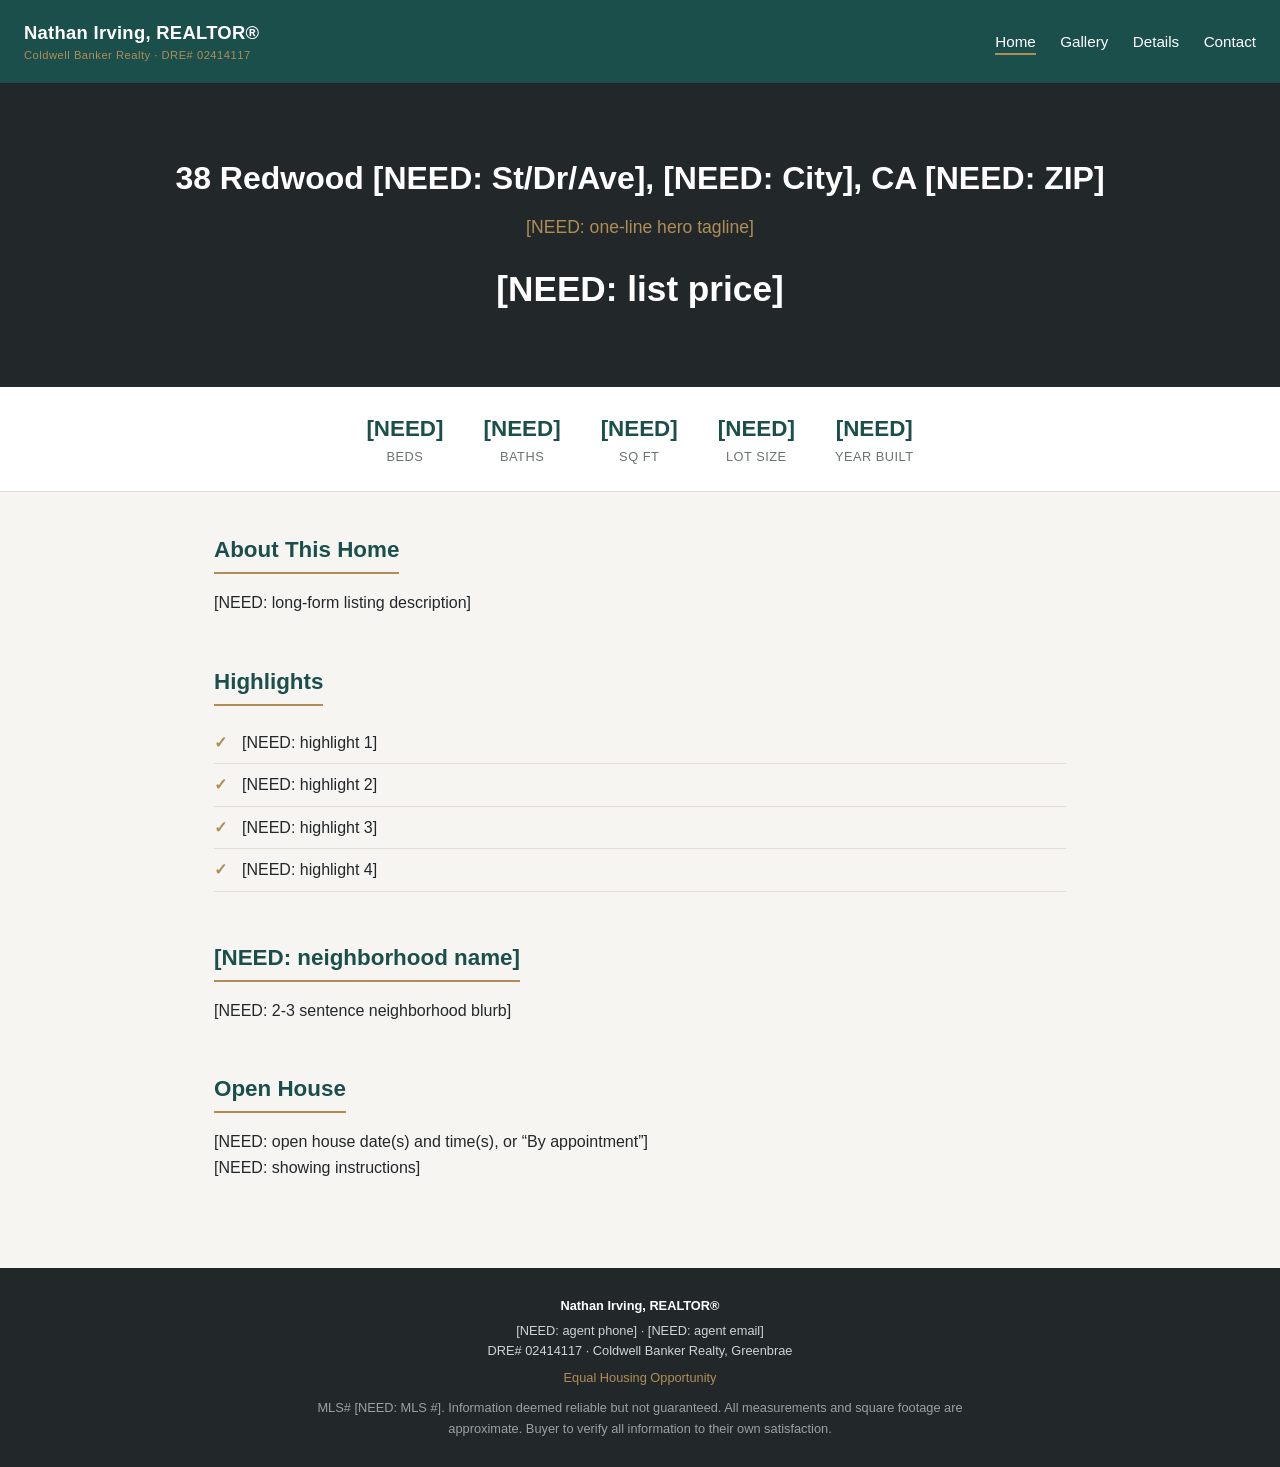
==== index.html @ 9912d6c3 "Scaffold listing microsite for 38 Redwood Four-page static site (home, gallery, details, contact) bu" ====
<!DOCTYPE html>
<html lang="en">
<head>
<meta charset="UTF-8">
<meta name="viewport" content="width=device-width, initial-scale=1.0">
<title>38 Redwood [NEED: St/Dr/Ave], [NEED: City], CA [NEED: ZIP] | Nathan Irving, REALTOR®</title>
<meta name="description" content="[NEED: one-line hero tagline] — 38 Redwood [NEED: St/Dr/Ave], [NEED: City], CA [NEED: ZIP]. Listed by Nathan Irving, REALTOR®, DRE# 02414117.">
<link rel="stylesheet" href="style.css">
</head>
<body>

<header>
  <div class="brand">Nathan Irving, REALTOR®<span class="dre">Coldwell Banker Realty &middot; DRE# 02414117</span></div>
  <nav>
    <a href="index.html" class="active">Home</a>
    <a href="gallery.html">Gallery</a>
    <a href="details.html">Details</a>
    <a href="contact.html">Contact</a>
  </nav>
</header>

<div class="hero">
  <h1>38 Redwood [NEED: St/Dr/Ave], [NEED: City], CA [NEED: ZIP]</h1>
  <div class="tagline">[NEED: one-line hero tagline]</div>
  <div class="price">[NEED: list price]</div>
</div>

<div class="stats">
  <div class="stat"><div class="num">[NEED]</div><div class="label">Beds</div></div>
  <div class="stat"><div class="num">[NEED]</div><div class="label">Baths</div></div>
  <div class="stat"><div class="num">[NEED]</div><div class="label">Sq Ft</div></div>
  <div class="stat"><div class="num">[NEED]</div><div class="label">Lot Size</div></div>
  <div class="stat"><div class="num">[NEED]</div><div class="label">Year Built</div></div>
</div>

<main>
  <section>
    <h2>About This Home</h2>
    <p>[NEED: long-form listing description]</p>
  </section>

  <section>
    <h2>Highlights</h2>
    <ul class="features">
      <li>[NEED: highlight 1]</li>
      <li>[NEED: highlight 2]</li>
      <li>[NEED: highlight 3]</li>
      <li>[NEED: highlight 4]</li>
    </ul>
  </section>

  <section>
    <h2>[NEED: neighborhood name]</h2>
    <p>[NEED: 2-3 sentence neighborhood blurb]</p>
  </section>

  <section>
    <h2>Open House</h2>
    <p>[NEED: open house date(s) and time(s), or “By appointment”]</p>
    <p>[NEED: showing instructions]</p>
  </section>
</main>

<footer>
  <div class="agent-line">Nathan Irving, REALTOR®</div>
  <div>[NEED: agent phone] &middot; [NEED: agent email]</div>
  <div>DRE# 02414117 &middot; Coldwell Banker Realty, Greenbrae</div>
  <span class="eho">Equal Housing Opportunity</span>
  <p class="disclaimer">MLS# [NEED: MLS #]. Information deemed reliable but not guaranteed. All measurements and square footage are approximate. Buyer to verify all information to their own satisfaction.</p>
</footer>

</body>
</html>
---- style.css ----
:root {
  --teal: #1B4F4C;
  --gold: #B08D57;
  --cream: #F7F5F1;
  --dark: #22282A;
  --gray: #6B7270;
}

* { box-sizing: border-box; margin: 0; padding: 0; }

body {
  font-family: Arial, Helvetica, sans-serif;
  color: var(--dark);
  background: var(--cream);
  line-height: 1.6;
}

a { color: inherit; text-decoration: none; }

/* Header / Nav */
header {
  background: var(--teal);
  color: #fff;
  padding: 18px 24px;
  display: flex;
  justify-content: space-between;
  align-items: center;
  flex-wrap: wrap;
  gap: 10px;
}

header .brand {
  font-size: 1.15rem;
  font-weight: bold;
  letter-spacing: 0.3px;
}

header .brand .dre {
  display: block;
  font-size: 0.7rem;
  font-weight: normal;
  color: var(--gold);
  letter-spacing: 0.5px;
}

nav a {
  color: #fff;
  margin-left: 20px;
  font-size: 0.95rem;
  padding-bottom: 3px;
  border-bottom: 2px solid transparent;
}

nav a:hover, nav a.active {
  border-bottom: 2px solid var(--gold);
}

/* Hero */
.hero {
  background: var(--dark);
  color: #fff;
  padding: 70px 24px;
  text-align: center;
}

.hero h1 {
  font-size: 2rem;
  margin-bottom: 8px;
}

.hero .tagline {
  color: var(--gold);
  font-size: 1.1rem;
  margin-bottom: 20px;
}

.hero .price {
  font-size: 2.2rem;
  font-weight: bold;
}

/* Stats bar */
.stats {
  display: flex;
  justify-content: center;
  gap: 40px;
  flex-wrap: wrap;
  background: #fff;
  padding: 24px;
  border-bottom: 1px solid #e2ddd3;
}

.stats .stat { text-align: center; }
.stats .stat .num { font-size: 1.4rem; font-weight: bold; color: var(--teal); }
.stats .stat .label { font-size: 0.8rem; color: var(--gray); text-transform: uppercase; letter-spacing: 0.5px; }

/* Sections */
main { max-width: 900px; margin: 0 auto; padding: 40px 24px; }

section { margin-bottom: 48px; }

h2 {
  color: var(--teal);
  font-size: 1.4rem;
  margin-bottom: 16px;
  border-bottom: 2px solid var(--gold);
  display: inline-block;
  padding-bottom: 4px;
}

ul.features { list-style: none; }
ul.features li {
  padding: 8px 0 8px 28px;
  position: relative;
  border-bottom: 1px solid #e2ddd3;
}
ul.features li::before {
  content: "\2713";
  position: absolute;
  left: 0;
  color: var(--gold);
  font-weight: bold;
}

/* Gallery */
.gallery-grid {
  display: grid;
  grid-template-columns: repeat(auto-fit, minmax(260px, 1fr));
  gap: 16px;
}
.gallery-grid img {
  width: 100%;
  height: 220px;
  object-fit: cover;
  border-radius: 4px;
}

/* Map */
.map-embed { width: 100%; height: 360px; border: 0; border-radius: 4px; }

/* Contact form */
form { display: flex; flex-direction: column; gap: 14px; max-width: 480px; }
label { font-size: 0.9rem; font-weight: bold; color: var(--teal); }
input, textarea {
  padding: 10px 12px;
  border: 1px solid #ccc;
  border-radius: 4px;
  font-family: inherit;
  font-size: 1rem;
}
textarea { min-height: 120px; resize: vertical; }
button[type="submit"] {
  background: var(--gold);
  color: #fff;
  border: none;
  padding: 12px 20px;
  font-size: 1rem;
  font-weight: bold;
  border-radius: 4px;
  cursor: pointer;
  align-self: flex-start;
}
button[type="submit"]:hover { background: var(--teal); }

.contact-direct { margin-top: 24px; font-size: 0.95rem; }
.contact-direct a { color: var(--teal); font-weight: bold; }

/* Footer / compliance */
footer {
  background: var(--dark);
  color: #cfd3d1;
  padding: 28px 24px;
  font-size: 0.8rem;
  text-align: center;
}
footer .disclaimer { max-width: 700px; margin: 10px auto 0; color: #9aa19e; }
footer .agent-line { color: #fff; font-weight: bold; margin-bottom: 4px; }
footer .eho { color: var(--gold); margin-top: 6px; display: block; }

/* Placeholders (pre-photo / pre-address) */
.photo-placeholder, .map-placeholder {
  display: flex;
  flex-direction: column;
  align-items: center;
  justify-content: center;
  gap: 6px;
  background: #fff;
  border: 2px dashed #cfc6b5;
  border-radius: 4px;
  color: var(--gray);
  font-size: 0.9rem;
  text-align: center;
  padding: 12px;
}
.photo-placeholder { height: 220px; }
.photo-placeholder span { font-size: 0.75rem; color: #a49c8c; }
.map-placeholder { height: 360px; }

@media (max-width: 600px) {
  nav a { margin-left: 12px; font-size: 0.85rem; }
  .hero h1 { font-size: 1.5rem; }
  .hero .price { font-size: 1.7rem; }
}
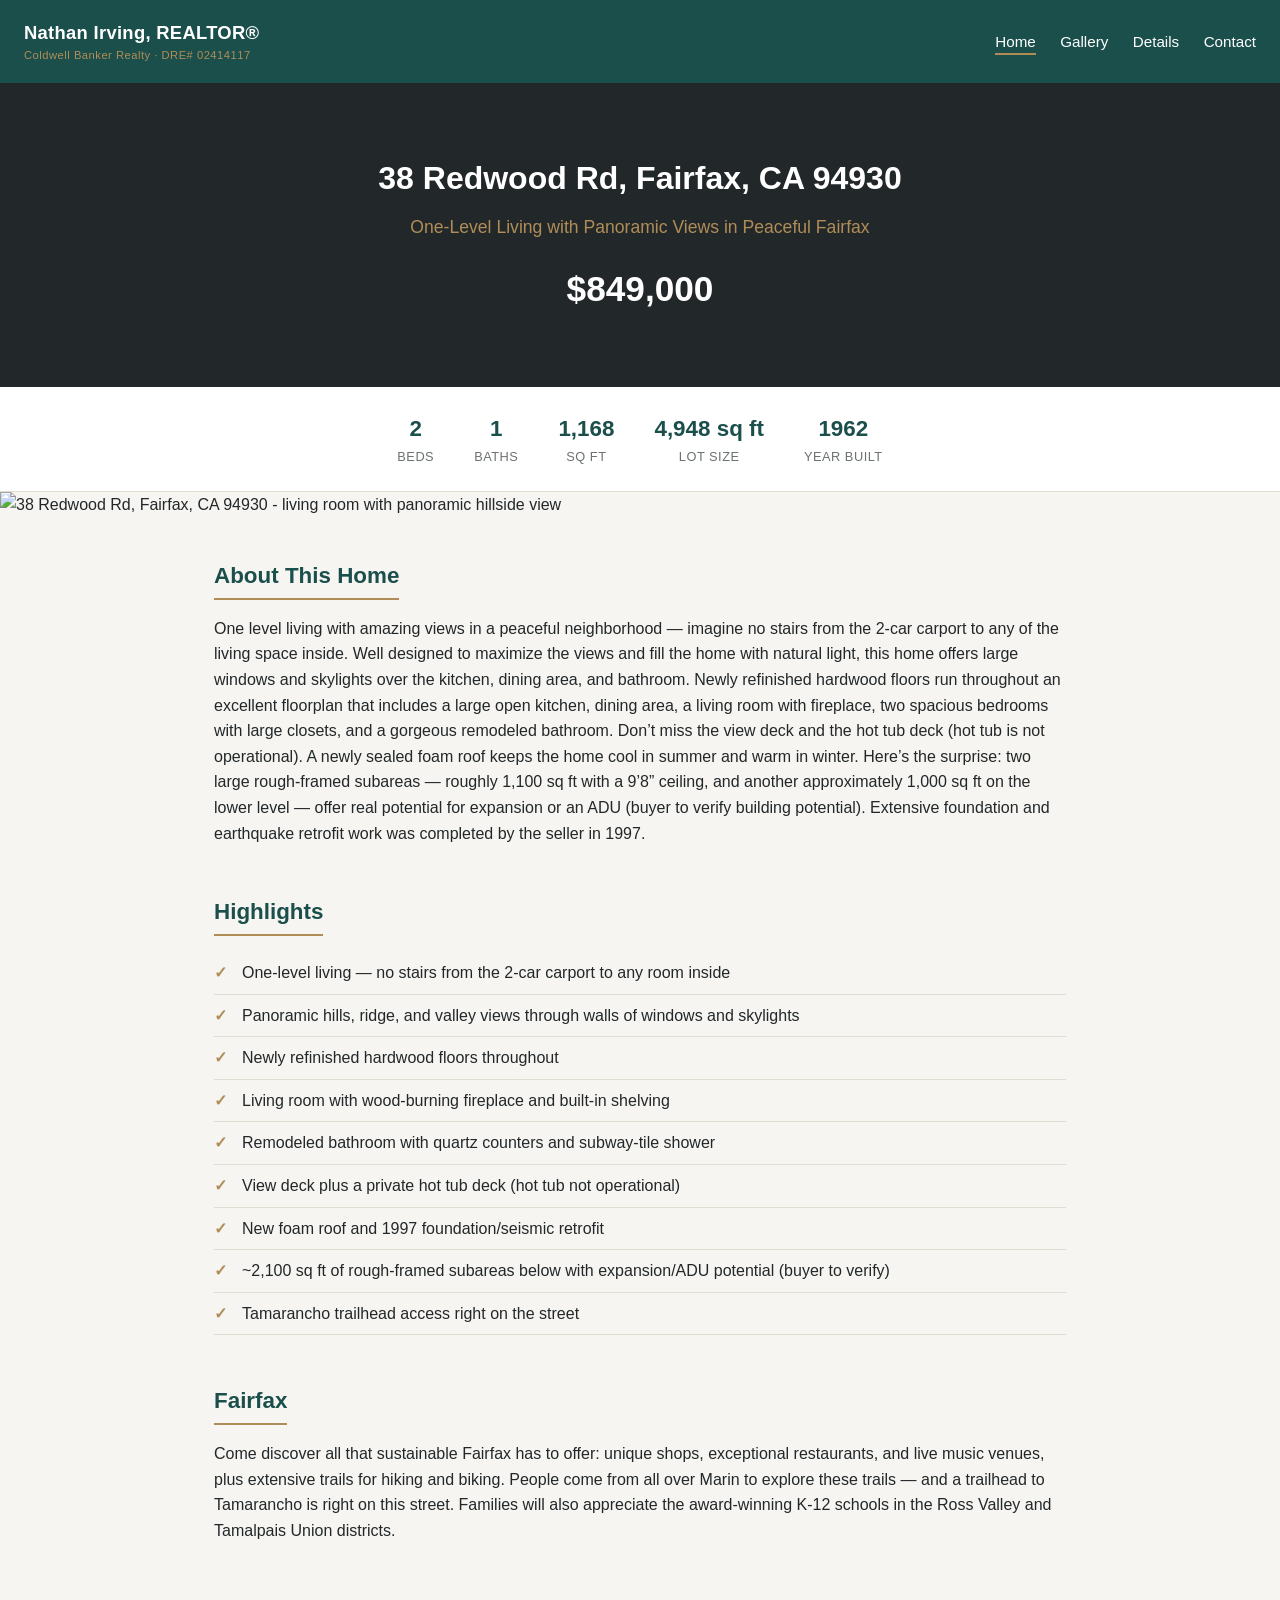
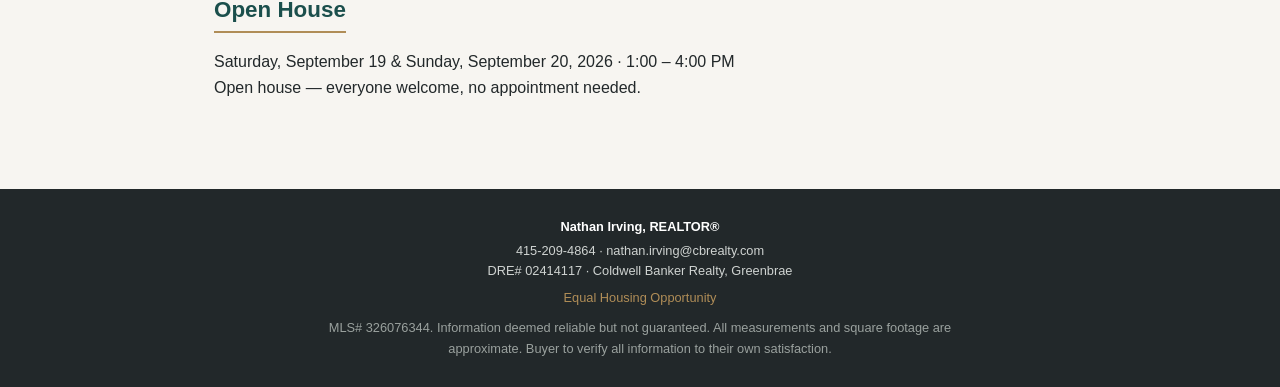
==== commit 9d373f2d: "Fill in listing content for 38 Redwood Rd, Fairfax Replace the placeholder scaffold with the final l" ====
--- a/index.html
+++ b/index.html
@@ -3,14 +3,14 @@
 <head>
 <meta charset="UTF-8">
 <meta name="viewport" content="width=device-width, initial-scale=1.0">
-<title>38 Redwood [NEED: St/Dr/Ave], [NEED: City], CA [NEED: ZIP] | Nathan Irving, REALTOR®</title>
-<meta name="description" content="[NEED: one-line hero tagline] — 38 Redwood [NEED: St/Dr/Ave], [NEED: City], CA [NEED: ZIP]. Listed by Nathan Irving, REALTOR®, DRE# 02414117.">
+<title>38 Redwood Rd, Fairfax, CA 94930 | Nathan Irving, REALTOR&reg;</title>
+<meta name="description" content="One-Level Living with Panoramic Views in Peaceful Fairfax — 38 Redwood Rd, Fairfax, CA 94930. Listed by Nathan Irving, REALTOR&reg;, DRE# 02414117.">
 <link rel="stylesheet" href="style.css">
 </head>
 <body>
 
 <header>
-  <div class="brand">Nathan Irving, REALTOR®<span class="dre">Coldwell Banker Realty &middot; DRE# 02414117</span></div>
+  <div class="brand">Nathan Irving, REALTOR&reg;<span class="dre">Coldwell Banker Realty &middot; DRE# 02414117</span></div>
   <nav>
     <a href="index.html" class="active">Home</a>
     <a href="gallery.html">Gallery</a>
@@ -20,53 +20,60 @@
 </header>
 
 <div class="hero">
-  <h1>38 Redwood [NEED: St/Dr/Ave], [NEED: City], CA [NEED: ZIP]</h1>
-  <div class="tagline">[NEED: one-line hero tagline]</div>
-  <div class="price">[NEED: list price]</div>
+  <h1>38 Redwood Rd, Fairfax, CA 94930</h1>
+  <div class="tagline">One-Level Living with Panoramic Views in Peaceful Fairfax</div>
+  <div class="price">$849,000</div>
 </div>
 
 <div class="stats">
-  <div class="stat"><div class="num">[NEED]</div><div class="label">Beds</div></div>
-  <div class="stat"><div class="num">[NEED]</div><div class="label">Baths</div></div>
-  <div class="stat"><div class="num">[NEED]</div><div class="label">Sq Ft</div></div>
-  <div class="stat"><div class="num">[NEED]</div><div class="label">Lot Size</div></div>
-  <div class="stat"><div class="num">[NEED]</div><div class="label">Year Built</div></div>
+  <div class="stat"><div class="num">2</div><div class="label">Beds</div></div>
+  <div class="stat"><div class="num">1</div><div class="label">Baths</div></div>
+  <div class="stat"><div class="num">1,168</div><div class="label">Sq Ft</div></div>
+  <div class="stat"><div class="num">4,948 sq ft</div><div class="label">Lot Size</div></div>
+  <div class="stat"><div class="num">1962</div><div class="label">Year Built</div></div>
 </div>
+
+<img src="images/01-living-room-view.jpg" alt="38 Redwood Rd, Fairfax, CA 94930 - living room with panoramic hillside view" style="width:100%; max-height:520px; object-fit:cover; display:block;">
 
 <main>
   <section>
     <h2>About This Home</h2>
-    <p>[NEED: long-form listing description]</p>
+    <p>One level living with amazing views in a peaceful neighborhood &mdash; imagine no stairs from the 2-car carport to any of the living space inside. Well designed to maximize the views and fill the home with natural light, this home offers large windows and skylights over the kitchen, dining area, and bathroom. Newly refinished hardwood floors run throughout an excellent floorplan that includes a large open kitchen, dining area, a living room with fireplace, two spacious bedrooms with large closets, and a gorgeous remodeled bathroom. Don&rsquo;t miss the view deck and the hot tub deck (hot tub is not operational). A newly sealed foam roof keeps the home cool in summer and warm in winter. Here&rsquo;s the surprise: two large rough-framed subareas &mdash; roughly 1,100 sq ft with a 9&rsquo;8&rdquo; ceiling, and another approximately 1,000 sq ft on the lower level &mdash; offer real potential for expansion or an ADU (buyer to verify building potential). Extensive foundation and earthquake retrofit work was completed by the seller in 1997.</p>
   </section>
 
   <section>
     <h2>Highlights</h2>
     <ul class="features">
-      <li>[NEED: highlight 1]</li>
-      <li>[NEED: highlight 2]</li>
-      <li>[NEED: highlight 3]</li>
-      <li>[NEED: highlight 4]</li>
+      <li>One-level living &mdash; no stairs from the 2-car carport to any room inside</li>
+      <li>Panoramic hills, ridge, and valley views through walls of windows and skylights</li>
+      <li>Newly refinished hardwood floors throughout</li>
+      <li>Living room with wood-burning fireplace and built-in shelving</li>
+      <li>Remodeled bathroom with quartz counters and subway-tile shower</li>
+      <li>View deck plus a private hot tub deck (hot tub not operational)</li>
+      <li>New foam roof and 1997 foundation/seismic retrofit</li>
+      <li>~2,100 sq ft of rough-framed subareas below with expansion/ADU potential (buyer to verify)</li>
+      <li>Tamarancho trailhead access right on the street</li>
     </ul>
   </section>
 
   <section>
-    <h2>[NEED: neighborhood name]</h2>
-    <p>[NEED: 2-3 sentence neighborhood blurb]</p>
+    <h2>Fairfax</h2>
+    <p>Come discover all that sustainable Fairfax has to offer: unique shops, exceptional restaurants, and live music venues, plus extensive trails for hiking and biking. People come from all over Marin to explore these trails &mdash; and a trailhead to Tamarancho is right on this street. Families will also appreciate the award-winning K-12 schools in the Ross Valley and Tamalpais Union districts.</p>
   </section>
 
   <section>
     <h2>Open House</h2>
-    <p>[NEED: open house date(s) and time(s), or “By appointment”]</p>
-    <p>[NEED: showing instructions]</p>
+    <p>Saturday, September 19 &amp; Sunday, September 20, 2026 &middot; 1:00 &ndash; 4:00 PM</p>
+    <p>Open house &mdash; everyone welcome, no appointment needed.</p>
   </section>
 </main>
 
 <footer>
-  <div class="agent-line">Nathan Irving, REALTOR®</div>
-  <div>[NEED: agent phone] &middot; [NEED: agent email]</div>
+  <div class="agent-line">Nathan Irving, REALTOR&reg;</div>
+  <div>415-209-4864 &middot; nathan.irving@cbrealty.com</div>
   <div>DRE# 02414117 &middot; Coldwell Banker Realty, Greenbrae</div>
   <span class="eho">Equal Housing Opportunity</span>
-  <p class="disclaimer">MLS# [NEED: MLS #]. Information deemed reliable but not guaranteed. All measurements and square footage are approximate. Buyer to verify all information to their own satisfaction.</p>
+  <p class="disclaimer">MLS# 326076344. Information deemed reliable but not guaranteed. All measurements and square footage are approximate. Buyer to verify all information to their own satisfaction.</p>
 </footer>
 
 </body>
--- a/style.css
+++ b/style.css
@@ -135,6 +135,15 @@
   border-radius: 4px;
 }
 
+/* Floor plans: show the whole page, never crop it */
+.gallery-grid.floor-plans img {
+  height: auto;
+  max-height: 560px;
+  object-fit: contain;
+  background: #fff;
+  padding: 8px;
+}
+
 /* Map */
 .map-embed { width: 100%; height: 360px; border: 0; border-radius: 4px; }
 
@@ -177,25 +186,6 @@
 footer .agent-line { color: #fff; font-weight: bold; margin-bottom: 4px; }
 footer .eho { color: var(--gold); margin-top: 6px; display: block; }
 
-/* Placeholders (pre-photo / pre-address) */
-.photo-placeholder, .map-placeholder {
-  display: flex;
-  flex-direction: column;
-  align-items: center;
-  justify-content: center;
-  gap: 6px;
-  background: #fff;
-  border: 2px dashed #cfc6b5;
-  border-radius: 4px;
-  color: var(--gray);
-  font-size: 0.9rem;
-  text-align: center;
-  padding: 12px;
-}
-.photo-placeholder { height: 220px; }
-.photo-placeholder span { font-size: 0.75rem; color: #a49c8c; }
-.map-placeholder { height: 360px; }
-
 @media (max-width: 600px) {
   nav a { margin-left: 12px; font-size: 0.85rem; }
   .hero h1 { font-size: 1.5rem; }
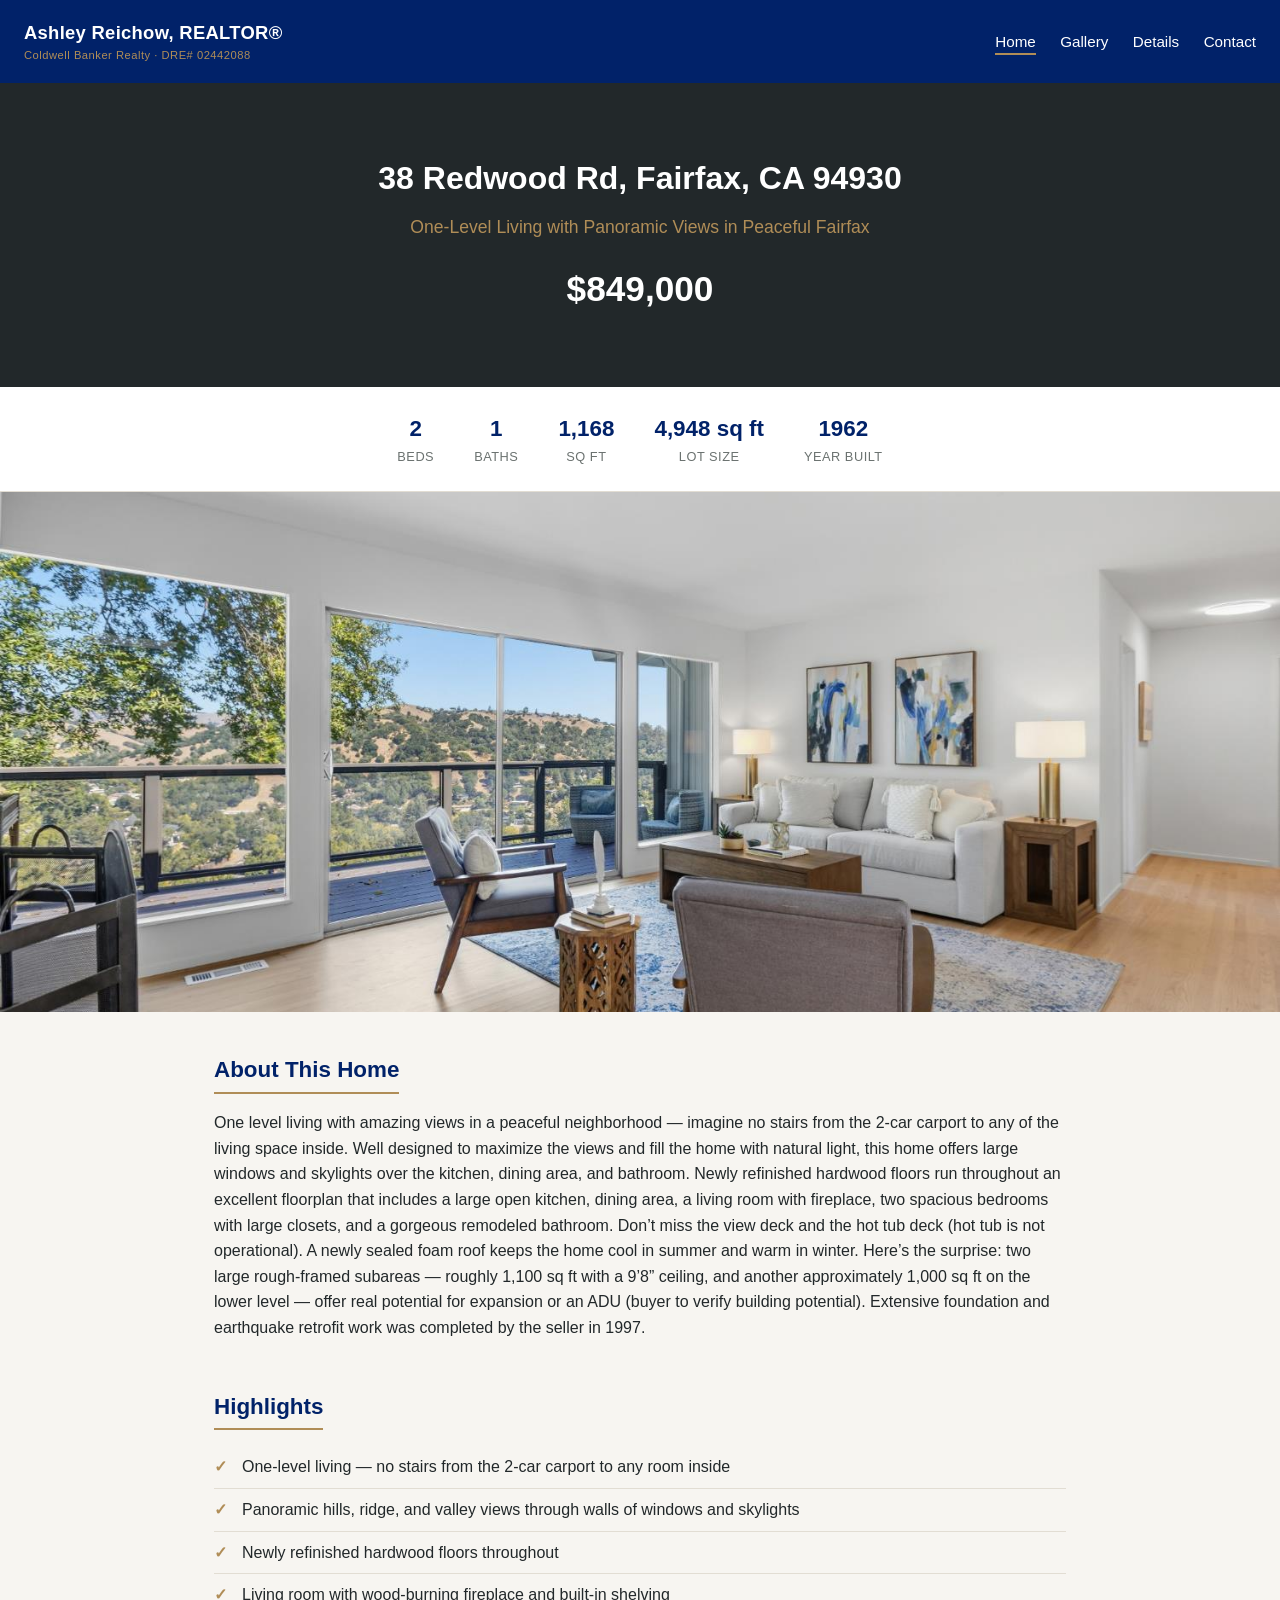
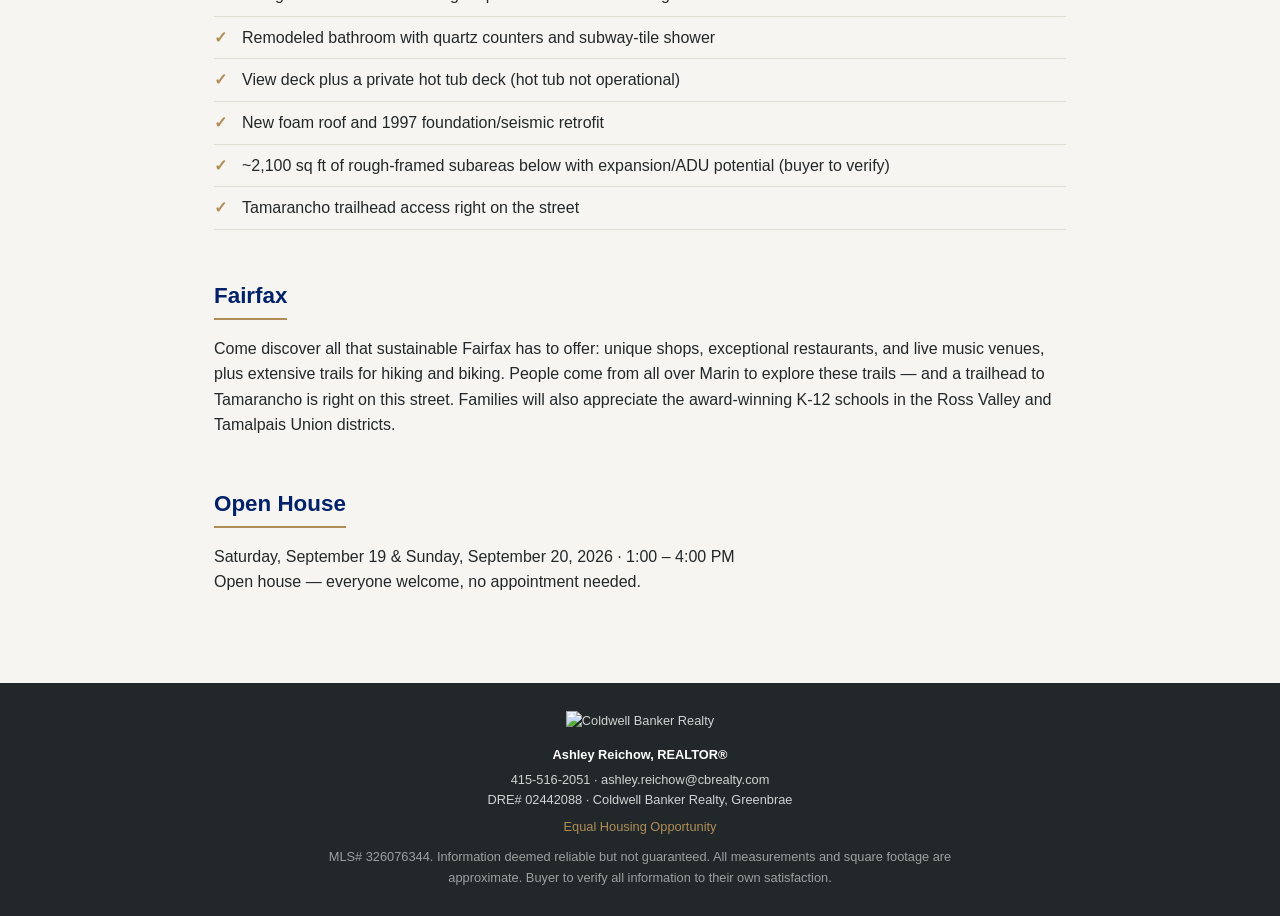
==== commit 2eb58841: "Rebrand to CB navy and list Ashley Reichow as host agent Branding: - --teal token now holds CB navy " ====
--- a/index.html
+++ b/index.html
@@ -3,14 +3,14 @@
 <head>
 <meta charset="UTF-8">
 <meta name="viewport" content="width=device-width, initial-scale=1.0">
-<title>38 Redwood Rd, Fairfax, CA 94930 | Nathan Irving, REALTOR&reg;</title>
-<meta name="description" content="One-Level Living with Panoramic Views in Peaceful Fairfax — 38 Redwood Rd, Fairfax, CA 94930. Listed by Nathan Irving, REALTOR&reg;, DRE# 02414117.">
+<title>38 Redwood Rd, Fairfax, CA 94930 | Ashley Reichow, REALTOR&reg;</title>
+<meta name="description" content="One-Level Living with Panoramic Views in Peaceful Fairfax — 38 Redwood Rd, Fairfax, CA 94930. Listed by Ashley Reichow, REALTOR&reg;, DRE# 02442088.">
 <link rel="stylesheet" href="style.css">
 </head>
 <body>
 
 <header>
-  <div class="brand">Nathan Irving, REALTOR&reg;<span class="dre">Coldwell Banker Realty &middot; DRE# 02414117</span></div>
+  <div class="brand">Ashley Reichow, REALTOR&reg;<span class="dre">Coldwell Banker Realty &middot; DRE# 02442088</span></div>
   <nav>
     <a href="index.html" class="active">Home</a>
     <a href="gallery.html">Gallery</a>
@@ -69,9 +69,10 @@
 </main>
 
 <footer>
-  <div class="agent-line">Nathan Irving, REALTOR&reg;</div>
-  <div>415-209-4864 &middot; nathan.irving@cbrealty.com</div>
-  <div>DRE# 02414117 &middot; Coldwell Banker Realty, Greenbrae</div>
+  <img src="images/cb-logo.png" alt="Coldwell Banker Realty" class="cb-logo">
+  <div class="agent-line">Ashley Reichow, REALTOR&reg;</div>
+  <div>415-516-2051 &middot; ashley.reichow@cbrealty.com</div>
+  <div>DRE# 02442088 &middot; Coldwell Banker Realty, Greenbrae</div>
   <span class="eho">Equal Housing Opportunity</span>
   <p class="disclaimer">MLS# 326076344. Information deemed reliable but not guaranteed. All measurements and square footage are approximate. Buyer to verify all information to their own satisfaction.</p>
 </footer>
--- a/style.css
+++ b/style.css
@@ -1,5 +1,5 @@
 :root {
-  --teal: #1B4F4C;
+  --teal: #012269;
   --gold: #B08D57;
   --cream: #F7F5F1;
   --dark: #22282A;
@@ -185,6 +185,7 @@
 footer .disclaimer { max-width: 700px; margin: 10px auto 0; color: #9aa19e; }
 footer .agent-line { color: #fff; font-weight: bold; margin-bottom: 4px; }
 footer .eho { color: var(--gold); margin-top: 6px; display: block; }
+footer .cb-logo { height: 64px; width: auto; margin-bottom: 14px; }
 
 @media (max-width: 600px) {
   nav a { margin-left: 12px; font-size: 0.85rem; }
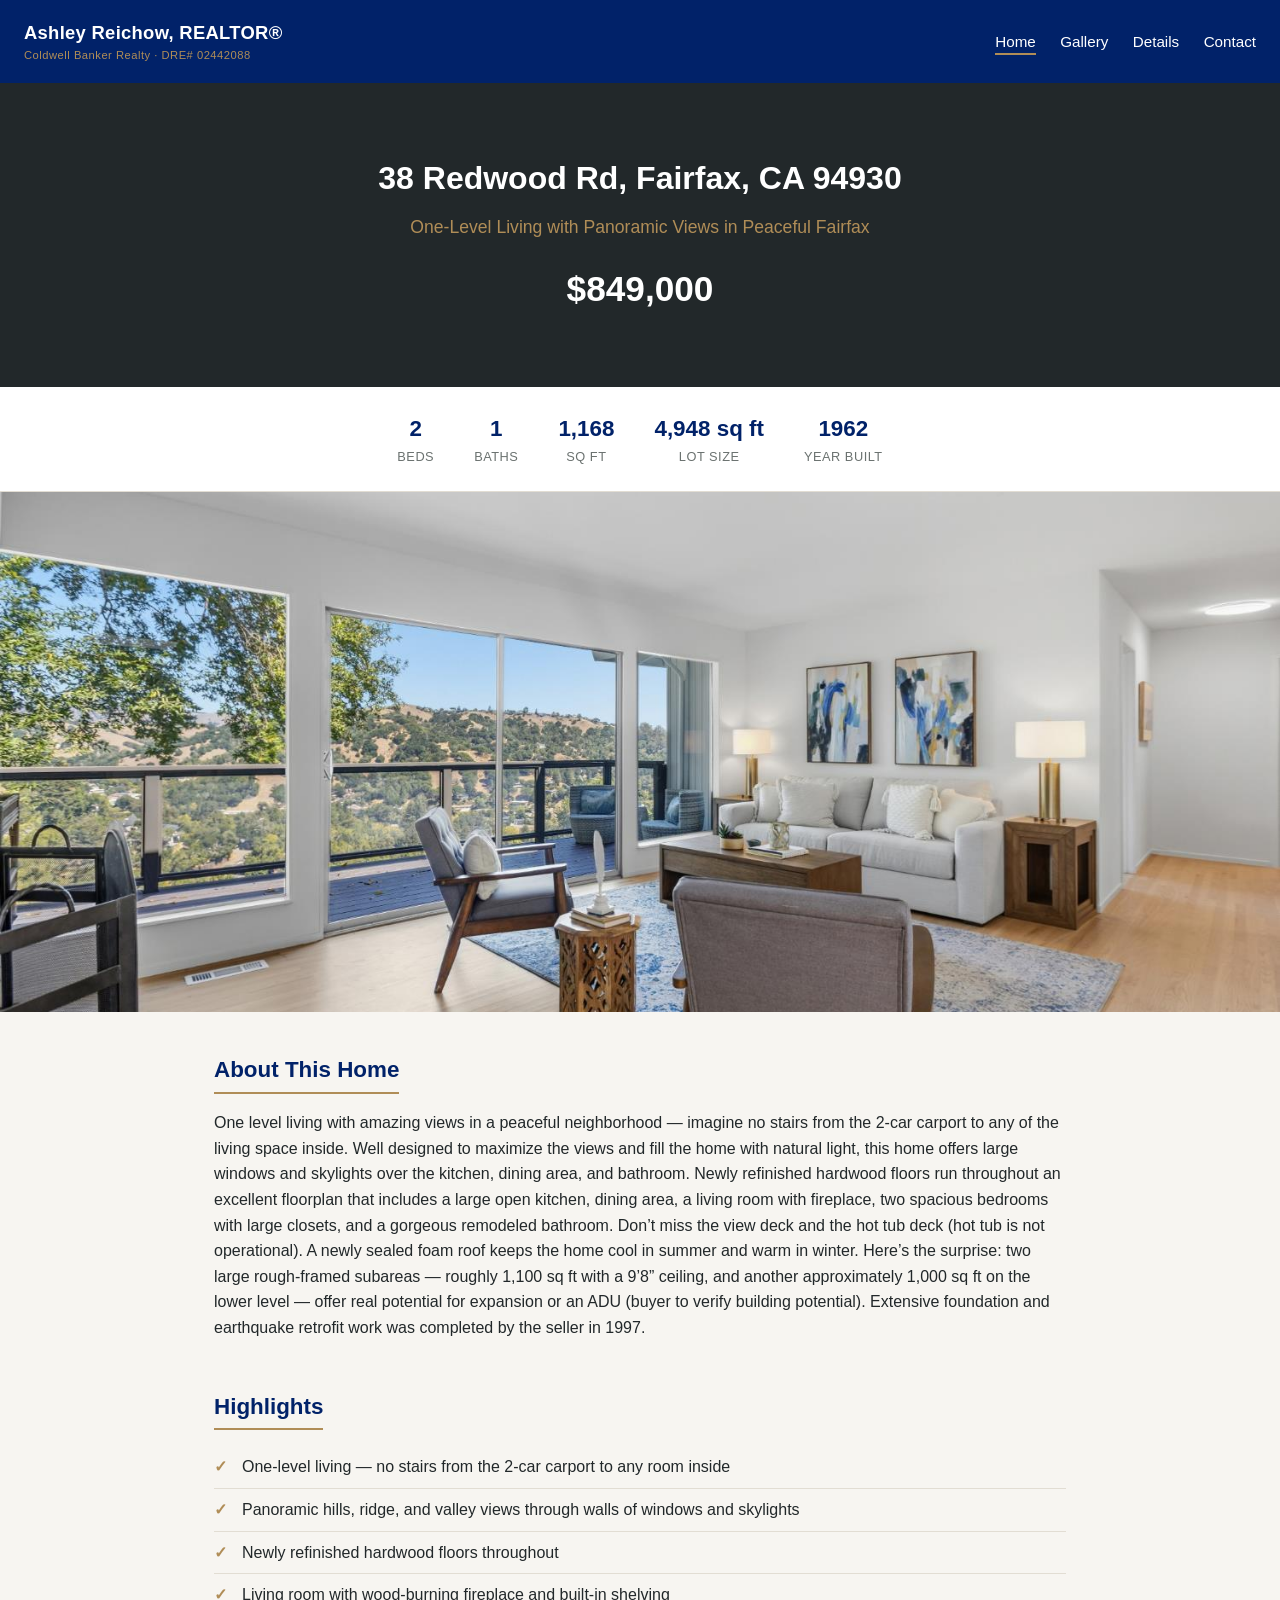
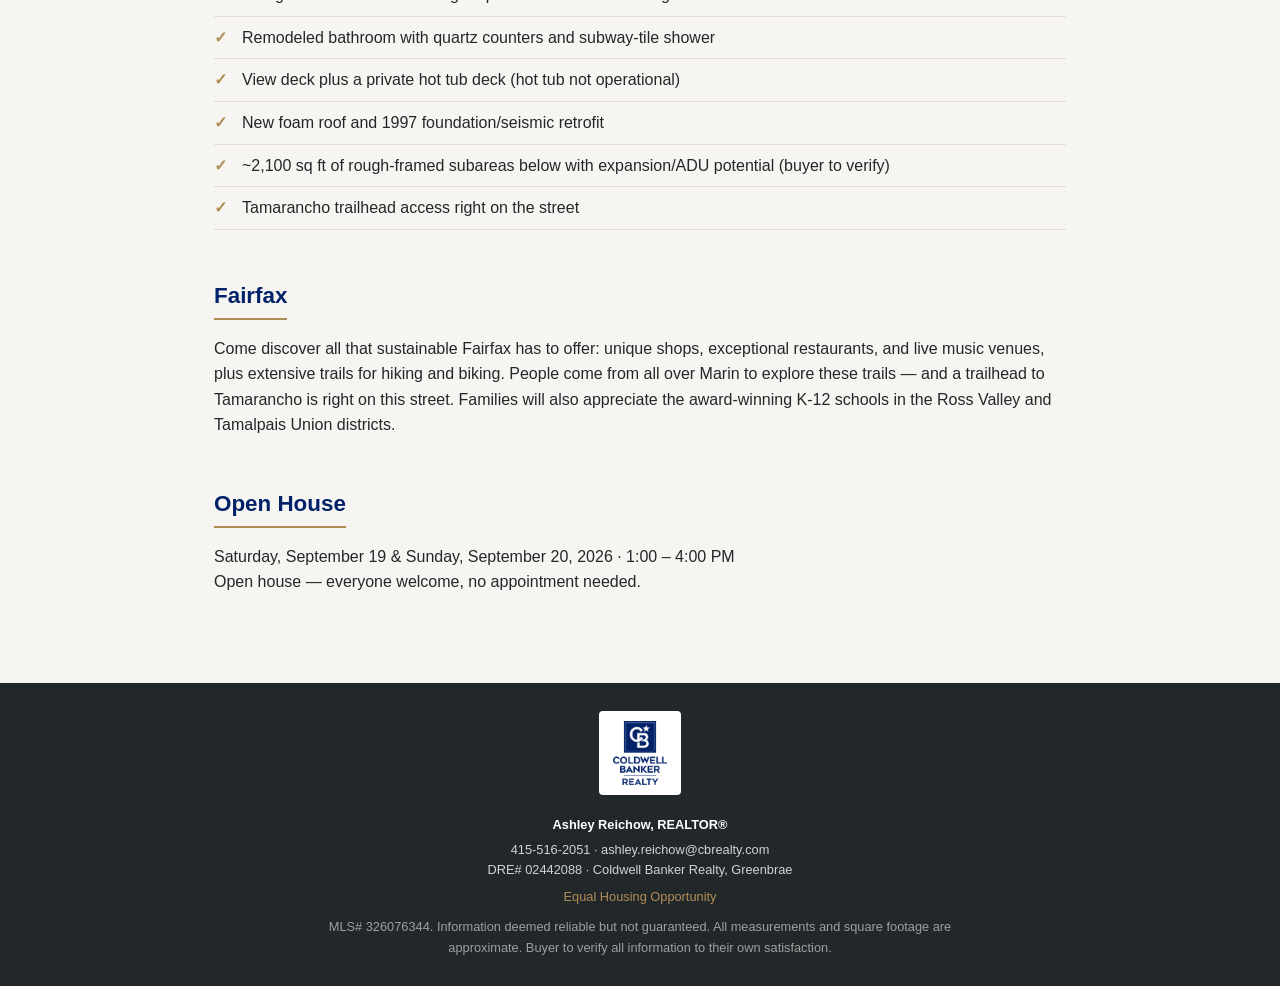
==== commit f4ddf7e6: "Describe Ashley Reichow as hosting, not listing She is hosting the open house rather than holding th" ====
--- a/index.html
+++ b/index.html
@@ -4,7 +4,7 @@
 <meta charset="UTF-8">
 <meta name="viewport" content="width=device-width, initial-scale=1.0">
 <title>38 Redwood Rd, Fairfax, CA 94930 | Ashley Reichow, REALTOR&reg;</title>
-<meta name="description" content="One-Level Living with Panoramic Views in Peaceful Fairfax — 38 Redwood Rd, Fairfax, CA 94930. Listed by Ashley Reichow, REALTOR&reg;, DRE# 02442088.">
+<meta name="description" content="One-Level Living with Panoramic Views in Peaceful Fairfax — 38 Redwood Rd, Fairfax, CA 94930. Open house hosted by Ashley Reichow, REALTOR&reg;, DRE# 02442088.">
 <link rel="stylesheet" href="style.css">
 </head>
 <body>
--- a/style.css
+++ b/style.css
@@ -185,7 +185,15 @@
 footer .disclaimer { max-width: 700px; margin: 10px auto 0; color: #9aa19e; }
 footer .agent-line { color: #fff; font-weight: bold; margin-bottom: 4px; }
 footer .eho { color: var(--gold); margin-top: 6px; display: block; }
-footer .cb-logo { height: 64px; width: auto; margin-bottom: 14px; }
+footer .cb-logo {
+  box-sizing: content-box;
+  height: 64px;
+  width: auto;
+  margin-bottom: 14px;
+  background: #fff;
+  padding: 10px 14px;
+  border-radius: 4px;
+}
 
 @media (max-width: 600px) {
   nav a { margin-left: 12px; font-size: 0.85rem; }
